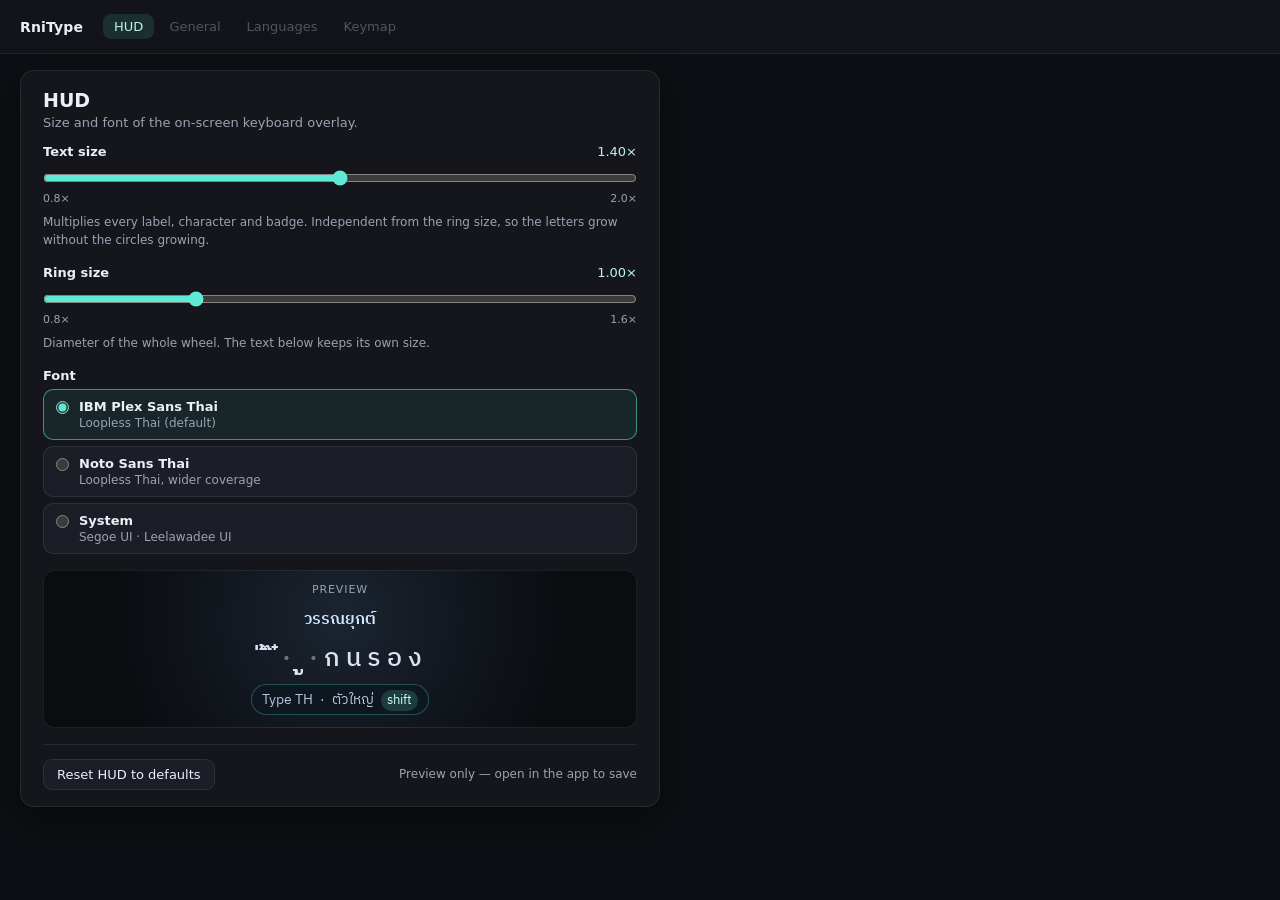
==== ui/settings/index.html @ 8a592459 "feat(hud): smaller ring, bigger text, active pop animation, bullet marker for below vowels P4 slice " ====
<!doctype html>
<html lang="en">
<head>
  <meta charset="utf-8" />
  <meta name="viewport" content="width=device-width, initial-scale=1" />
  <title>RniType Settings</title>
  <link rel="stylesheet" href="../shared/fonts.css" />
  <link rel="stylesheet" href="../shared/tokens.css" />
  <link rel="stylesheet" href="settings.css" />
</head>
<body>
  <!--
    Settings window (P5 slice 1) — English UI, separate window (ไม่ใช่ overlay)
    ตอนนี้มีแท็บ HUD ก่อน · แท็บอื่น (General/Languages/Keymap) อยู่ใน P5
  -->
  <header class="topbar">
    <span class="brand">RniType</span>
    <nav class="tabs" aria-label="Sections">
      <span class="tab is-active" aria-current="page">HUD</span>
      <span class="tab is-disabled" title="Planned for P5">General</span>
      <span class="tab is-disabled" title="Planned for P5">Languages</span>
      <span class="tab is-disabled" title="Planned for P5">Keymap</span>
    </nav>
  </header>

  <main class="page">
    <section class="card" aria-labelledby="hudTitle">
      <h1 id="hudTitle">HUD</h1>
      <p class="lead">Size and font of the on-screen keyboard overlay.</p>

      <div class="field">
        <div class="field__head">
          <label for="textScale">Text size</label>
          <output id="textScaleValue" for="textScale">1.40×</output>
        </div>
        <input id="textScale" type="range" min="0.8" max="2" step="0.05" value="1.4" />
        <div class="field__scale" aria-hidden="true"><span>0.8×</span><span>2.0×</span></div>
        <p class="hint">
          Multiplies every label, character and badge. Independent from the ring size, so the
          letters grow without the circles growing.
        </p>
      </div>

      <div class="field">
        <div class="field__head">
          <label for="ringScale">Ring size</label>
          <output id="ringScaleValue" for="ringScale">1.00×</output>
        </div>
        <input id="ringScale" type="range" min="0.8" max="1.6" step="0.05" value="1" />
        <div class="field__scale" aria-hidden="true"><span>0.8×</span><span>1.6×</span></div>
        <p class="hint">Diameter of the whole wheel. The text below keeps its own size.</p>
      </div>

      <fieldset class="field">
        <legend>Font</legend>
        <label class="option">
          <input type="radio" name="font" value="ibm-plex-sans-thai" checked />
          <span class="option__body">
            <span class="option__name">IBM Plex Sans Thai</span>
            <span class="option__note">Loopless Thai (default)</span>
          </span>
        </label>
        <label class="option">
          <input type="radio" name="font" value="noto-sans-thai" />
          <span class="option__body">
            <span class="option__name">Noto Sans Thai</span>
            <span class="option__note">Loopless Thai, wider coverage</span>
          </span>
        </label>
        <label class="option">
          <input type="radio" name="font" value="system" />
          <span class="option__body">
            <span class="option__name">System</span>
            <span class="option__note">Segoe UI · Leelawadee UI</span>
          </span>
        </label>
      </fieldset>

      <section class="preview" aria-label="Preview">
        <p class="preview__caption">Preview</p>
        <p class="preview__group">วรรณยุกต์</p>
        <p class="preview__chars"><b>่</b> <b>้</b> <b>๊</b> <b>๋</b> <span class="sep">·</span> <b>ุ</b> <b>ู</b> <span class="sep">·</span> <b>ก</b> <b>น</b> <b>ร</b> <b>อ</b> <b>ง</b></p>
        <p class="preview__pill">Type TH <span>·</span> ตัวใหญ่ <span class="badge">shift</span></p>
      </section>

      <footer class="actions">
        <button id="reset" type="button" class="btn">Reset HUD to defaults</button>
        <span id="status" class="status" role="status" aria-live="polite"></span>
      </footer>
    </section>
  </main>

  <script src="../shared/fonts.js"></script>
  <script src="settings.js"></script>
</body>
</html>
---- ui/shared/fonts.css ----
/* ============================================================
   RniType — ฟอนต์ที่มากับแอป (@font-face)
   ------------------------------------------------------------
   IBM Plex Sans Thai = ฟอนต์ไทย *ไม่มีหัว* (loopless) → ค่าเริ่มต้นของ HUD
   Noto Sans Thai     = ตัวสำรอง (variable 100–900)
   ไฟล์ + license อยู่ใน ui/shared/fonts/ (OFL 1.1)

   ทำไมใช้ font-display: block — ถ้าโชว์ fallback ก่อน ตัวอักษรไทย
   จะเปลี่ยนรูป (มีหัว/ความกว้างต่าง) กลางคันเพราะ HUD เปลี่ยนข้อความทุกเฟรม
   ============================================================ */

@font-face {
  font-family: "IBM Plex Sans Thai";
  src: url("fonts/IBMPlexSansThai-Regular.ttf") format("truetype");
  font-weight: 400;
  font-style: normal;
  font-display: block;
}

@font-face {
  font-family: "IBM Plex Sans Thai";
  src: url("fonts/IBMPlexSansThai-Medium.ttf") format("truetype");
  font-weight: 500;
  font-style: normal;
  font-display: block;
}

@font-face {
  font-family: "IBM Plex Sans Thai";
  src: url("fonts/IBMPlexSansThai-SemiBold.ttf") format("truetype");
  font-weight: 600;
  font-style: normal;
  font-display: block;
}

@font-face {
  font-family: "IBM Plex Sans Thai";
  src: url("fonts/IBMPlexSansThai-Bold.ttf") format("truetype");
  font-weight: 700;
  font-style: normal;
  font-display: block;
}

@font-face {
  font-family: "Noto Sans Thai";
  src: url("fonts/NotoSansThai-Variable.ttf") format("truetype");
  font-weight: 100 900;
  font-stretch: 62.5% 100%;
  font-style: normal;
  font-display: block;
}
---- ui/shared/tokens.css ----
:root {
  --hud-bg: rgba(10, 12, 16, 0.82);
  --hud-bg-solid: #0a0c10;
  --hud-fg: #f2f4f8;
  --hud-muted: #8b93a1;
  --hud-accent: #5eead4;
  --hud-accent-soft: rgba(94, 234, 212, 0.18);
  --hud-warn: #fbbf24;
  --hud-danger: #f87171;
  --hud-ring: #334155;
  --hud-ring-soft: rgba(148, 163, 184, 0.18);
  --hud-shadow: 0 12px 40px rgba(0, 0, 0, 0.45);
  --hud-radius: 14px;
  --hud-font: "IBM Plex Sans Thai", "Noto Sans Thai", "Segoe UI", system-ui, sans-serif;
}
---- ui/settings/settings.css ----
/* ============================================================
   RniType — Settings window (P5 slice 1 · HUD tab)
   ใช้สีจาก ui/shared/tokens.css · ฟอนต์ UI = อังกฤษล้วน (Segoe UI)
   preview ด้านล่างใช้ฟอนต์/ขนาดเดียวกับ HUD จริง (ADR-16)
   ============================================================ */

:root {
  color-scheme: dark;
  --ui-font: "Segoe UI Variable Text", "Segoe UI", system-ui, sans-serif;
  --surface: #14161c;
  --surface-2: #1b1e26;
  --line: rgba(255, 255, 255, 0.08);
  --text: #eceff6;
  --text-dim: #9aa3b2;
  --preview-text-scale: 1.4;
  --preview-font: "IBM Plex Sans Thai", "Noto Sans Thai", "Segoe UI", system-ui, sans-serif;
}

* { box-sizing: border-box; }

html, body {
  margin: 0;
  min-height: 100%;
  background: #0d0f14;
  color: var(--text);
  font-family: var(--ui-font);
  font-size: 14px;
  -webkit-font-smoothing: antialiased;
}

body { display: flex; flex-direction: column; }

/* ---------------- top bar ---------------- */

.topbar {
  display: flex;
  align-items: center;
  gap: 20px;
  padding: 14px 20px;
  border-bottom: 1px solid var(--line);
  background: rgba(255, 255, 255, 0.02);
}

.brand { font-weight: 650; letter-spacing: 0.01em; }

.tabs { display: flex; gap: 4px; }

.tab {
  padding: 5px 11px;
  border-radius: 8px;
  color: var(--text-dim);
  font-size: 13px;
}
.tab.is-active { background: rgba(94, 234, 212, 0.12); color: #b8f5e9; }
.tab.is-disabled { opacity: 0.45; }

/* ---------------- page ---------------- */

.page { padding: 16px 20px; }

.card {
  max-width: 640px;
  padding: 18px 22px 16px;
  border: 1px solid var(--line);
  border-radius: var(--hud-radius);
  background: var(--surface);
  box-shadow: var(--hud-shadow);
}

h1 { margin: 0 0 4px; font-size: 19px; font-weight: 650; }
.lead { margin: 0 0 14px; color: var(--text-dim); font-size: 13px; }

/* ---------------- fields ---------------- */

.field { margin: 0 0 16px; padding: 0; border: 0; }

.field__head {
  display: flex;
  align-items: baseline;
  justify-content: space-between;
  margin-bottom: 8px;
}

.field__head label, legend {
  padding: 0;
  font-size: 13px;
  font-weight: 600;
}

output, .field__head output {
  color: #b8f5e9;
  font-variant-numeric: tabular-nums;
  font-size: 13px;
}

input[type="range"] {
  width: 100%;
  height: 22px;
  margin: 0;
  accent-color: var(--hud-accent);
}

.field__scale {
  display: flex;
  justify-content: space-between;
  color: var(--text-dim);
  font-size: 11px;
}

.hint { margin: 8px 0 0; color: var(--text-dim); font-size: 12px; line-height: 1.5; }

/* ---------------- font options ---------------- */

.option {
  display: flex;
  align-items: flex-start;
  gap: 10px;
  margin-top: 6px;
  padding: 9px 12px;
  border: 1px solid var(--line);
  border-radius: 10px;
  background: var(--surface-2);
  cursor: pointer;
}
.option:has(input:checked) {
  border-color: rgba(94, 234, 212, 0.55);
  background: rgba(94, 234, 212, 0.07);
}
.option input { margin: 2px 0 0; accent-color: var(--hud-accent); }

.option__body { display: flex; flex-direction: column; gap: 2px; }
.option__name { font-size: 13px; font-weight: 600; }
.option__note { color: var(--text-dim); font-size: 12px; }

/* ---------------- preview ---------------- */

.preview {
  margin: 4px 0 16px;
  padding: 12px 14px;
  border: 1px solid var(--line);
  border-radius: 12px;
  background: radial-gradient(circle at 50% 30%, #1b2430, #0a0c10 72%);
  font-family: var(--preview-font);
  text-align: center;
}

.preview__caption {
  margin: 0 0 10px;
  color: var(--text-dim);
  font-family: var(--ui-font);
  font-size: 11px;
  letter-spacing: 0.08em;
  text-transform: uppercase;
}

.preview__group {
  margin: 0 0 10px;
  color: #cfe8ff;
  font-size: calc(11.4px * var(--preview-text-scale));
  font-weight: 600;
}

.preview__chars {
  margin: 0 0 6px;
  color: #dbe3f2;
  font-size: calc(18px * var(--preview-text-scale));
  font-weight: 500;
  line-height: 1.3;
}
.preview__chars b { font-weight: 500; }
.preview__chars .sep { color: #6b7587; }

.preview__pill {
  display: inline-flex;
  gap: 7px;
  align-items: baseline;
  margin: 2px 0 0;
  padding: 3px 10px;
  border: 1px solid rgba(94, 234, 212, 0.28);
  border-radius: 999px;
  background: rgba(14, 22, 32, 0.82);
  color: #b9c4d8;
  font-size: calc(10px * var(--preview-text-scale));
}
.preview__pill .badge {
  padding: 0 6px;
  border-radius: 999px;
  background: rgba(94, 234, 212, 0.18);
  color: #cffaf1;
  font-size: calc(9px * var(--preview-text-scale));
}

/* ---------------- actions ---------------- */

.actions {
  display: flex;
  align-items: center;
  justify-content: space-between;
  gap: 12px;
  padding-top: 14px;
  border-top: 1px solid var(--line);
}

.btn {
  padding: 7px 13px;
  border: 1px solid var(--line);
  border-radius: 9px;
  background: var(--surface-2);
  color: var(--text);
  font-family: inherit;
  font-size: 13px;
  cursor: pointer;
}
.btn:hover { background: #23262f; }
.btn:active { transform: translateY(1px); }

.status { color: var(--text-dim); font-size: 12px; }
.status.is-error { color: var(--hud-danger); }
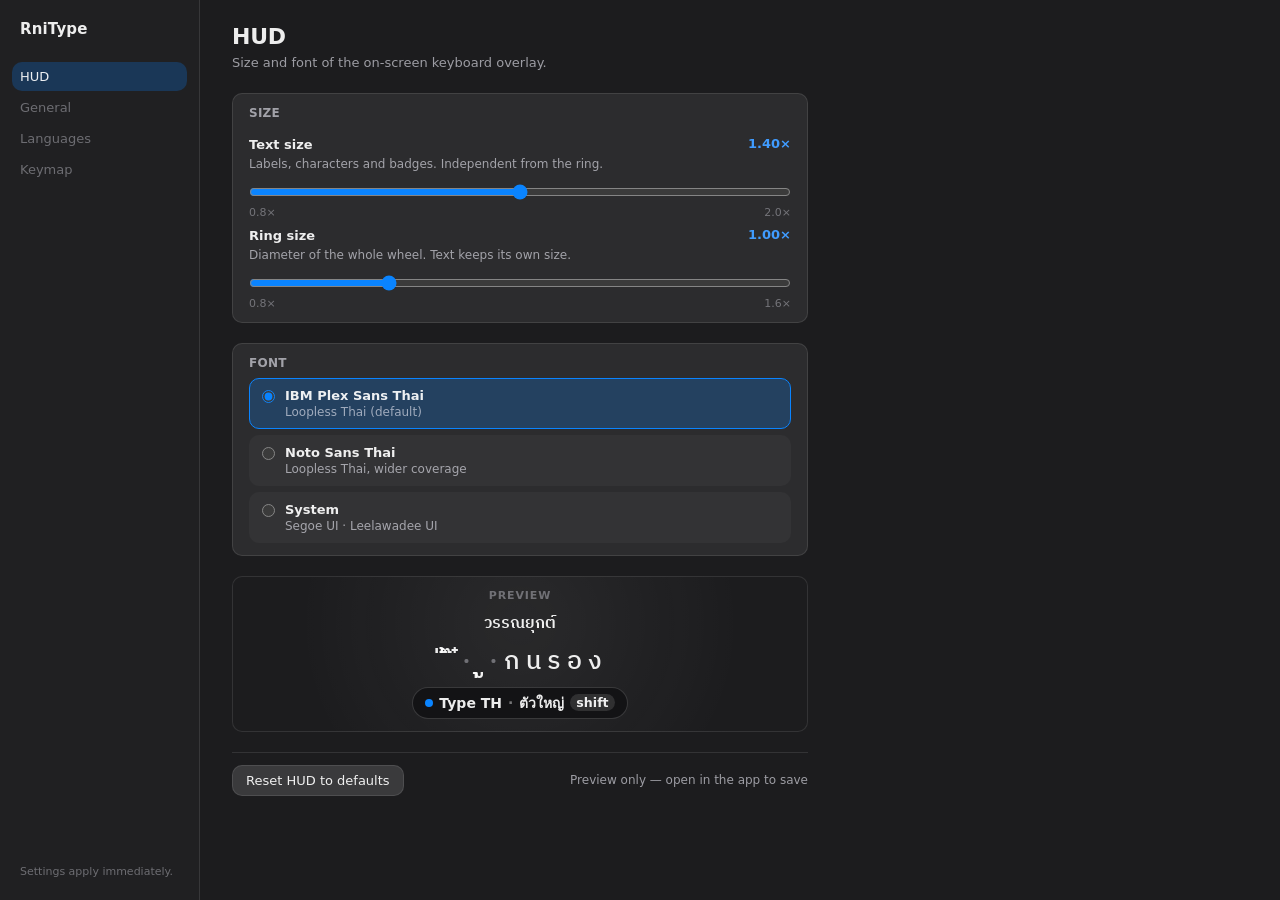
==== commit fac3d55b: "feat(ui): Apple-style tokens, HUD plate and Settings sidebar (ADR-22)" ====
--- a/ui/settings/index.html
+++ b/ui/settings/index.html
@@ -10,85 +10,92 @@
 </head>
 <body>
   <!--
-    Settings window (P5 slice 1) — English UI, separate window (ไม่ใช่ overlay)
-    ตอนนี้มีแท็บ HUD ก่อน · แท็บอื่น (General/Languages/Keymap) อยู่ใน P5
+    Settings window (P5 slice 1 · ADR-22 visual refresh) — English UI
+    Sidebar = macOS System Settings pattern · content = inset groups · ทุกค่ามีผลทันที
+    แท็บ General/Languages/Keymap ยังไม่มี backend (P5 ถัดไป)
   -->
-  <header class="topbar">
-    <span class="brand">RniType</span>
-    <nav class="tabs" aria-label="Sections">
-      <span class="tab is-active" aria-current="page">HUD</span>
-      <span class="tab is-disabled" title="Planned for P5">General</span>
-      <span class="tab is-disabled" title="Planned for P5">Languages</span>
-      <span class="tab is-disabled" title="Planned for P5">Keymap</span>
-    </nav>
-  </header>
+  <div class="app">
+    <aside class="sidebar">
+      <div class="brand">RniType</div>
+      <nav class="nav" aria-label="Sections">
+        <span class="nav__item is-active" aria-current="page">HUD</span>
+        <span class="nav__item is-disabled" title="Planned for P5">General</span>
+        <span class="nav__item is-disabled" title="Planned for P5">Languages</span>
+        <span class="nav__item is-disabled" title="Planned for P5">Keymap</span>
+      </nav>
+      <p class="sidebar__note">Settings apply immediately.</p>
+    </aside>
 
-  <main class="page">
-    <section class="card" aria-labelledby="hudTitle">
-      <h1 id="hudTitle">HUD</h1>
-      <p class="lead">Size and font of the on-screen keyboard overlay.</p>
+    <main class="content">
+      <header class="content__head">
+        <h1>HUD</h1>
+        <p class="lead">Size and font of the on-screen keyboard overlay.</p>
+      </header>
 
-      <div class="field">
-        <div class="field__head">
-          <label for="textScale">Text size</label>
+      <section class="group" aria-labelledby="sizeTitle">
+        <h2 id="sizeTitle" class="group__title">Size</h2>
+        <div class="row">
+          <div class="row__body">
+            <label for="textScale">Text size</label>
+            <p class="hint">Labels, characters and badges. Independent from the ring.</p>
+          </div>
           <output id="textScaleValue" for="textScale">1.40×</output>
         </div>
         <input id="textScale" type="range" min="0.8" max="2" step="0.05" value="1.4" />
         <div class="field__scale" aria-hidden="true"><span>0.8×</span><span>2.0×</span></div>
-        <p class="hint">
-          Multiplies every label, character and badge. Independent from the ring size, so the
-          letters grow without the circles growing.
-        </p>
-      </div>
 
-      <div class="field">
-        <div class="field__head">
-          <label for="ringScale">Ring size</label>
+        <div class="row">
+          <div class="row__body">
+            <label for="ringScale">Ring size</label>
+            <p class="hint">Diameter of the whole wheel. Text keeps its own size.</p>
+          </div>
           <output id="ringScaleValue" for="ringScale">1.00×</output>
         </div>
         <input id="ringScale" type="range" min="0.8" max="1.6" step="0.05" value="1" />
         <div class="field__scale" aria-hidden="true"><span>0.8×</span><span>1.6×</span></div>
-        <p class="hint">Diameter of the whole wheel. The text below keeps its own size.</p>
-      </div>
+      </section>
 
-      <fieldset class="field">
-        <legend>Font</legend>
-        <label class="option">
-          <input type="radio" name="font" value="ibm-plex-sans-thai" checked />
-          <span class="option__body">
-            <span class="option__name">IBM Plex Sans Thai</span>
-            <span class="option__note">Loopless Thai (default)</span>
-          </span>
-        </label>
-        <label class="option">
-          <input type="radio" name="font" value="noto-sans-thai" />
-          <span class="option__body">
-            <span class="option__name">Noto Sans Thai</span>
-            <span class="option__note">Loopless Thai, wider coverage</span>
-          </span>
-        </label>
-        <label class="option">
-          <input type="radio" name="font" value="system" />
-          <span class="option__body">
-            <span class="option__name">System</span>
-            <span class="option__note">Segoe UI · Leelawadee UI</span>
-          </span>
-        </label>
-      </fieldset>
+      <section class="group" aria-labelledby="fontTitle">
+        <h2 id="fontTitle" class="group__title">Font</h2>
+        <fieldset class="field">
+          <legend class="sr-only">Font family</legend>
+          <label class="option">
+            <input type="radio" name="font" value="ibm-plex-sans-thai" checked />
+            <span class="option__body">
+              <span class="option__name">IBM Plex Sans Thai</span>
+              <span class="option__note">Loopless Thai (default)</span>
+            </span>
+          </label>
+          <label class="option">
+            <input type="radio" name="font" value="noto-sans-thai" />
+            <span class="option__body">
+              <span class="option__name">Noto Sans Thai</span>
+              <span class="option__note">Loopless Thai, wider coverage</span>
+            </span>
+          </label>
+          <label class="option">
+            <input type="radio" name="font" value="system" />
+            <span class="option__body">
+              <span class="option__name">System</span>
+              <span class="option__note">Segoe UI · Leelawadee UI</span>
+            </span>
+          </label>
+        </fieldset>
+      </section>
 
       <section class="preview" aria-label="Preview">
         <p class="preview__caption">Preview</p>
         <p class="preview__group">วรรณยุกต์</p>
         <p class="preview__chars"><b>่</b> <b>้</b> <b>๊</b> <b>๋</b> <span class="sep">·</span> <b>ุ</b> <b>ู</b> <span class="sep">·</span> <b>ก</b> <b>น</b> <b>ร</b> <b>อ</b> <b>ง</b></p>
-        <p class="preview__pill">Type TH <span>·</span> ตัวใหญ่ <span class="badge">shift</span></p>
+        <p class="preview__pill"><i class="preview__dot"></i>Type TH <span class="preview__sep">·</span> ตัวใหญ่ <span class="badge">shift</span></p>
       </section>
 
       <footer class="actions">
         <button id="reset" type="button" class="btn">Reset HUD to defaults</button>
         <span id="status" class="status" role="status" aria-live="polite"></span>
       </footer>
-    </section>
-  </main>
+    </main>
+  </div>
 
   <script src="../shared/fonts.js"></script>
   <script src="settings.js"></script>
--- a/ui/shared/tokens.css
+++ b/ui/shared/tokens.css
@@ -1,15 +1,102 @@
+/* ============================================================
+   RniType — shared design tokens (ADR-22)
+   แหล่งเดียวของสี/ระยะ/เงา/โมชัน สำหรับ HUD + Settings
+   หลัก: ลำดับชั้นด้วยความสว่าง · accent เดียว · motion สั้น · ไทยอ่านง่าย
+   ============================================================ */
+
 :root {
-  --hud-bg: rgba(10, 12, 16, 0.82);
-  --hud-bg-solid: #0a0c10;
-  --hud-fg: #f2f4f8;
-  --hud-muted: #8b93a1;
-  --hud-accent: #5eead4;
-  --hud-accent-soft: rgba(94, 234, 212, 0.18);
-  --hud-warn: #fbbf24;
-  --hud-danger: #f87171;
-  --hud-ring: #334155;
-  --hud-ring-soft: rgba(148, 163, 184, 0.18);
-  --hud-shadow: 0 12px 40px rgba(0, 0, 0, 0.45);
-  --hud-radius: 14px;
+  color-scheme: dark;
+
+  /* ---------------- Settings ---------------- */
+  --bg: #1c1c1e;
+  --surface: #2c2c2e;
+  --surface-2: #3a3a3c;
+  --surface-elevated: #3a3a3c;
+  --separator: rgba(255, 255, 255, 0.1);
+  --line: rgba(255, 255, 255, 0.1);
+  --text: rgba(255, 255, 255, 0.92);
+  --text-1: rgba(255, 255, 255, 0.92);
+  --text-2: rgba(235, 235, 245, 0.62);
+  --text-3: rgba(235, 235, 245, 0.38); /* disabled/placeholder เท่านั้น */
+  --text-dim: var(--text-2);
+  --accent: #0a84ff; /* fill */
+  --accent-text: #409cff; /* ข้อความ/ลิงก์ ≈ 6:1 บน --bg */
+  --success: #30d158;
+  --warning: #ffd60a;
+  --danger: #ff453a;
+
+  /* ---------------- HUD plate ---------------- */
+  --hud-plate: rgba(18, 18, 20, 0.88);
+  --hud-plate-idle: rgba(18, 18, 20, 0.7);
+  --hud-stroke-in: rgba(255, 255, 255, 0.16);
+  --hud-stroke-out: rgba(0, 0, 0, 0.55);
+  --hud-text: #ffffff;
+  --hud-text-dim: rgba(255, 255, 255, 0.62);
+  --hud-active-fill: rgba(10, 132, 255, 0.24);
+
+  /* mode = หนึ่งสี หนึ่งรูปทรง หนึ่งป้าย */
+  --mode-type: #0a84ff;
+  --mode-mouse: #ff9f0a;
+  --mode-nav: #bf5af2;
+  --mode-caret: #64d2ff;
+  --mode-color: var(--mode-type);
+
+  /* aliases เดิม (HUD mockup / Settings slice 1) */
+  --hud-bg: var(--hud-plate);
+  --hud-bg-solid: #121214;
+  --hud-fg: var(--hud-text);
+  --hud-muted: var(--hud-text-dim);
+  --hud-accent: var(--mode-type);
+  --hud-accent-soft: var(--hud-active-fill);
+  --hud-warn: var(--warning);
+  --hud-danger: var(--danger);
+  --hud-ring: rgba(255, 255, 255, 0.16);
+  --hud-ring-soft: rgba(255, 255, 255, 0.08);
+  --accent-2: var(--mode-nav);
+  --ink: var(--hud-text);
+  --ink-dim: var(--hud-text-dim);
+
+  /* ---------------- scale ---------------- */
+  --r-xs: 6px;
+  --r-sm: 10px;
+  --r-md: 14px;
+  --r-lg: 20px;
+  --r-pill: 999px;
+  --hud-radius: var(--r-md);
+
+  --s-1: 4px;
+  --s-2: 8px;
+  --s-3: 12px;
+  --s-4: 16px;
+  --s-5: 20px;
+  --s-6: 24px;
+  --s-8: 32px;
+
+  /* ---------------- elevation ---------------- */
+  --e-1: 0 1px 2px rgba(0, 0, 0, 0.3);
+  --e-2: 0 8px 24px rgba(0, 0, 0, 0.4), 0 0 0 1px rgba(255, 255, 255, 0.06);
+  --e-hud: 0 4px 16px rgba(0, 0, 0, 0.45);
+  --hud-shadow: var(--e-hud);
+
+  /* ---------------- motion ---------------- */
+  --t-fast: 80ms;
+  --t-base: 140ms;
+  --t-slow: 220ms;
+  --ease-out: cubic-bezier(0.2, 0, 0, 1);
+  --ease-inout: cubic-bezier(0.4, 0, 0.2, 1);
+
+  /* ---------------- typography ---------------- */
+  --ui-font: "Segoe UI Variable Text", "Segoe UI", system-ui, sans-serif;
   --hud-font: "IBM Plex Sans Thai", "Noto Sans Thai", "Segoe UI", system-ui, sans-serif;
 }
+
+@media (prefers-reduced-motion: reduce) {
+  *,
+  *::before,
+  *::after {
+    animation-duration: 0.01ms !important;
+    animation-iteration-count: 1 !important;
+    transition-duration: 0.01ms !important;
+    scroll-behavior: auto !important;
+  }
+}
--- a/ui/settings/settings.css
+++ b/ui/settings/settings.css
@@ -1,19 +1,11 @@
 /* ============================================================
-   RniType — Settings window (P5 slice 1 · HUD tab)
-   ใช้สีจาก ui/shared/tokens.css · ฟอนต์ UI = อังกฤษล้วน (Segoe UI)
-   preview ด้านล่างใช้ฟอนต์/ขนาดเดียวกับ HUD จริง (ADR-16)
+   RniType — Settings window (P5 slice 1 · ADR-22 refresh)
+   Sidebar 200px + inset groups + tokens ร่วมกับ HUD
    ============================================================ */
 
 :root {
-  color-scheme: dark;
-  --ui-font: "Segoe UI Variable Text", "Segoe UI", system-ui, sans-serif;
-  --surface: #14161c;
-  --surface-2: #1b1e26;
-  --line: rgba(255, 255, 255, 0.08);
-  --text: #eceff6;
-  --text-dim: #9aa3b2;
   --preview-text-scale: 1.4;
-  --preview-font: "IBM Plex Sans Thai", "Noto Sans Thai", "Segoe UI", system-ui, sans-serif;
+  --preview-font: var(--hud-font);
 }
 
 * { box-sizing: border-box; }
@@ -21,95 +13,160 @@
 html, body {
   margin: 0;
   min-height: 100%;
-  background: #0d0f14;
+  background: var(--bg);
   color: var(--text);
   font-family: var(--ui-font);
   font-size: 14px;
   -webkit-font-smoothing: antialiased;
 }
 
-body { display: flex; flex-direction: column; }
-
-/* ---------------- top bar ---------------- */
-
-.topbar {
-  display: flex;
-  align-items: center;
-  gap: 20px;
-  padding: 14px 20px;
-  border-bottom: 1px solid var(--line);
+body { min-height: 100vh; }
+
+.app {
+  display: grid;
+  grid-template-columns: 200px minmax(0, 1fr);
+  min-height: 100vh;
+}
+
+/* ---------------- sidebar ---------------- */
+
+.sidebar {
+  display: flex;
+  flex-direction: column;
+  gap: var(--s-3);
+  padding: var(--s-5) var(--s-3);
+  border-right: 1px solid var(--separator);
   background: rgba(255, 255, 255, 0.02);
 }
 
-.brand { font-weight: 650; letter-spacing: 0.01em; }
-
-.tabs { display: flex; gap: 4px; }
-
-.tab {
-  padding: 5px 11px;
-  border-radius: 8px;
-  color: var(--text-dim);
-  font-size: 13px;
-}
-.tab.is-active { background: rgba(94, 234, 212, 0.12); color: #b8f5e9; }
-.tab.is-disabled { opacity: 0.45; }
-
-/* ---------------- page ---------------- */
-
-.page { padding: 16px 20px; }
-
-.card {
+.brand {
+  padding: 0 var(--s-2) var(--s-3);
+  font-size: 15px;
+  font-weight: 650;
+  letter-spacing: 0.01em;
+}
+
+.nav { display: flex; flex-direction: column; gap: 2px; }
+
+.nav__item {
+  padding: 7px var(--s-2);
+  border-radius: var(--r-sm);
+  color: var(--text-2);
+  font-size: 13px;
+  font-weight: 500;
+}
+.nav__item.is-active {
+  background: var(--hud-active-fill);
+  color: var(--text-1);
+}
+.nav__item.is-disabled { color: var(--text-3); }
+
+.sidebar__note {
+  margin: auto var(--s-2) 0;
+  color: var(--text-3);
+  font-size: 11px;
+  line-height: 1.5;
+}
+
+/* ---------------- content ---------------- */
+
+.content {
   max-width: 640px;
-  padding: 18px 22px 16px;
-  border: 1px solid var(--line);
-  border-radius: var(--hud-radius);
+  padding: var(--s-6) var(--s-8);
+}
+
+.content__head { margin-bottom: var(--s-5); }
+
+h1 {
+  margin: 0 0 var(--s-1);
+  font-size: 22px;
+  font-weight: 650;
+  letter-spacing: -0.01em;
+}
+
+.lead {
+  margin: 0;
+  color: var(--text-2);
+  font-size: 13px;
+  line-height: 1.5;
+}
+
+/* ---------------- inset groups ---------------- */
+
+.group {
+  margin: 0 0 var(--s-5);
+  padding: var(--s-3) var(--s-4);
+  border: 1px solid var(--separator);
+  border-radius: var(--r-sm);
   background: var(--surface);
-  box-shadow: var(--hud-shadow);
-}
-
-h1 { margin: 0 0 4px; font-size: 19px; font-weight: 650; }
-.lead { margin: 0 0 14px; color: var(--text-dim); font-size: 13px; }
-
-/* ---------------- fields ---------------- */
-
-.field { margin: 0 0 16px; padding: 0; border: 0; }
-
-.field__head {
-  display: flex;
-  align-items: baseline;
+}
+
+.group__title {
+  margin: 0 0 var(--s-2);
+  color: var(--text-2);
+  font-size: 12px;
+  font-weight: 600;
+  letter-spacing: 0.02em;
+  text-transform: uppercase;
+}
+
+.row {
+  display: flex;
+  align-items: flex-start;
   justify-content: space-between;
-  margin-bottom: 8px;
-}
-
-.field__head label, legend {
+  gap: var(--s-4);
+  min-height: 44px;
+  padding: var(--s-2) 0;
+}
+
+.row__body { min-width: 0; }
+
+.row label,
+legend {
   padding: 0;
   font-size: 13px;
   font-weight: 600;
 }
 
-output, .field__head output {
-  color: #b8f5e9;
+output {
+  color: var(--accent-text);
   font-variant-numeric: tabular-nums;
   font-size: 13px;
-}
+  font-weight: 600;
+  white-space: nowrap;
+}
+
+.hint {
+  margin: 3px 0 0;
+  color: var(--text-2);
+  font-size: 12px;
+  line-height: 1.5;
+}
+
+/* ---------------- range ---------------- */
 
 input[type="range"] {
   width: 100%;
   height: 22px;
   margin: 0;
-  accent-color: var(--hud-accent);
+  accent-color: var(--accent);
+}
+input[type="range"]:focus-visible {
+  outline: 2px solid var(--accent-text);
+  outline-offset: 2px;
+  border-radius: var(--r-xs);
 }
 
 .field__scale {
   display: flex;
   justify-content: space-between;
-  color: var(--text-dim);
+  color: var(--text-3);
   font-size: 11px;
 }
 
-.hint { margin: 8px 0 0; color: var(--text-dim); font-size: 12px; line-height: 1.5; }
-
 /* ---------------- font options ---------------- */
+
+.field { margin: 0; padding: 0; border: 0; }
 
 .option {
   display: flex;
@@ -117,76 +174,92 @@
   gap: 10px;
   margin-top: 6px;
   padding: 9px 12px;
-  border: 1px solid var(--line);
-  border-radius: 10px;
-  background: var(--surface-2);
+  border: 1px solid transparent;
+  border-radius: var(--r-sm);
+  background: rgba(255, 255, 255, 0.03);
   cursor: pointer;
 }
+.option:first-of-type { margin-top: 0; }
+.option:hover { background: rgba(255, 255, 255, 0.06); }
 .option:has(input:checked) {
-  border-color: rgba(94, 234, 212, 0.55);
-  background: rgba(94, 234, 212, 0.07);
-}
-.option input { margin: 2px 0 0; accent-color: var(--hud-accent); }
+  border-color: var(--accent);
+  background: var(--hud-active-fill);
+}
+.option input { margin: 2px 0 0; accent-color: var(--accent); }
+.option:has(input:focus-visible) {
+  outline: 2px solid var(--accent-text);
+  outline-offset: 2px;
+}
 
 .option__body { display: flex; flex-direction: column; gap: 2px; }
 .option__name { font-size: 13px; font-weight: 600; }
-.option__note { color: var(--text-dim); font-size: 12px; }
+.option__note { color: var(--text-2); font-size: 12px; }
 
 /* ---------------- preview ---------------- */
 
 .preview {
-  margin: 4px 0 16px;
-  padding: 12px 14px;
-  border: 1px solid var(--line);
-  border-radius: 12px;
-  background: radial-gradient(circle at 50% 30%, #1b2430, #0a0c10 72%);
+  margin: 0 0 var(--s-5);
+  padding: var(--s-3) var(--s-4);
+  border: 1px solid var(--separator);
+  border-radius: var(--r-sm);
+  background: radial-gradient(circle at 50% 30%, rgba(255, 255, 255, 0.06), transparent 72%), var(--bg);
   font-family: var(--preview-font);
   text-align: center;
 }
 
 .preview__caption {
-  margin: 0 0 10px;
-  color: var(--text-dim);
+  margin: 0 0 var(--s-2);
+  color: var(--text-3);
   font-family: var(--ui-font);
   font-size: 11px;
+  font-weight: 600;
   letter-spacing: 0.08em;
   text-transform: uppercase;
 }
 
 .preview__group {
-  margin: 0 0 10px;
-  color: #cfe8ff;
+  margin: 0 0 var(--s-2);
+  color: var(--text-1);
   font-size: calc(11.4px * var(--preview-text-scale));
   font-weight: 600;
 }
 
 .preview__chars {
   margin: 0 0 6px;
-  color: #dbe3f2;
+  color: var(--text-1);
   font-size: calc(18px * var(--preview-text-scale));
   font-weight: 500;
-  line-height: 1.3;
+  line-height: 1.35;
 }
 .preview__chars b { font-weight: 500; }
-.preview__chars .sep { color: #6b7587; }
+.preview__chars .sep { color: var(--text-3); }
 
 .preview__pill {
   display: inline-flex;
-  gap: 7px;
-  align-items: baseline;
+  gap: 6px;
+  align-items: center;
   margin: 2px 0 0;
-  padding: 3px 10px;
-  border: 1px solid rgba(94, 234, 212, 0.28);
-  border-radius: 999px;
-  background: rgba(14, 22, 32, 0.82);
-  color: #b9c4d8;
+  padding: 4px 12px;
+  border: 1px solid var(--hud-stroke-in);
+  border-radius: var(--r-pill);
+  background: var(--hud-plate);
+  color: var(--text-1);
+  font-family: var(--ui-font);
   font-size: calc(10px * var(--preview-text-scale));
-}
+  font-weight: 600;
+}
+.preview__dot {
+  width: 8px;
+  height: 8px;
+  border-radius: 50%;
+  background: var(--mode-type);
+}
+.preview__sep { opacity: 0.45; }
 .preview__pill .badge {
-  padding: 0 6px;
-  border-radius: 999px;
-  background: rgba(94, 234, 212, 0.18);
-  color: #cffaf1;
+  padding: 1px 6px;
+  border-radius: var(--r-pill);
+  background: rgba(255, 255, 255, 0.12);
+  color: var(--text-1);
   font-size: calc(9px * var(--preview-text-scale));
 }
 
@@ -196,23 +269,58 @@
   display: flex;
   align-items: center;
   justify-content: space-between;
-  gap: 12px;
-  padding-top: 14px;
-  border-top: 1px solid var(--line);
+  gap: var(--s-3);
+  padding-top: var(--s-3);
+  border-top: 1px solid var(--separator);
 }
 
 .btn {
   padding: 7px 13px;
-  border: 1px solid var(--line);
-  border-radius: 9px;
+  border: 1px solid var(--separator);
+  border-radius: var(--r-sm);
   background: var(--surface-2);
-  color: var(--text);
+  color: var(--text-1);
   font-family: inherit;
   font-size: 13px;
+  font-weight: 500;
+  white-space: nowrap;
   cursor: pointer;
 }
-.btn:hover { background: #23262f; }
+.btn:hover { background: #48484a; }
 .btn:active { transform: translateY(1px); }
-
-.status { color: var(--text-dim); font-size: 12px; }
-.status.is-error { color: var(--hud-danger); }
+.btn:focus-visible {
+  outline: 2px solid var(--accent-text);
+  outline-offset: 2px;
+}
+
+.status { color: var(--text-2); font-size: 12px; }
+.status.is-error { color: var(--danger); }
+
+.sr-only {
+  position: absolute;
+  width: 1px;
+  height: 1px;
+  padding: 0;
+  margin: -1px;
+  overflow: hidden;
+  clip: rect(0, 0, 0, 0);
+  white-space: nowrap;
+  border: 0;
+}
+
+/* ---------------- responsive ---------------- */
+
+@media (max-width: 620px) {
+  .app { grid-template-columns: 1fr; }
+  .sidebar {
+    flex-direction: row;
+    align-items: center;
+    border-right: 0;
+    border-bottom: 1px solid var(--separator);
+    padding: var(--s-2) var(--s-3);
+  }
+  .brand { padding: 0; }
+  .nav { flex-direction: row; flex-wrap: wrap; }
+  .sidebar__note { display: none; }
+  .content { padding: var(--s-4); }
+}
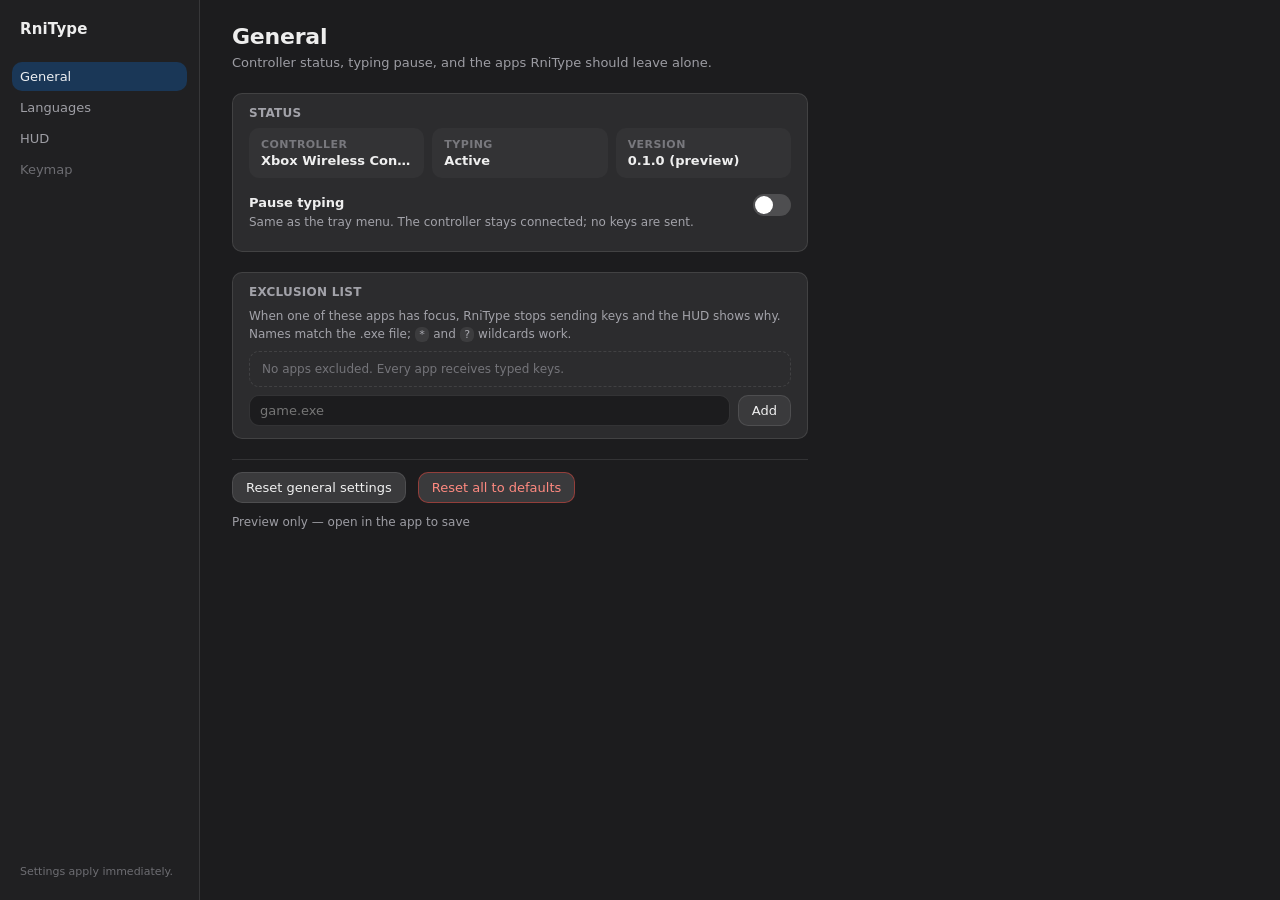
==== commit d3f17a2c: "feat(settings): P5 slice 2 - General/Languages tabs, exclusion UI, live config reload (ADR-25)" ====
--- a/ui/settings/index.html
+++ b/ui/settings/index.html
@@ -10,90 +10,164 @@
 </head>
 <body>
   <!--
-    Settings window (P5 slice 1 · ADR-22 visual refresh) — English UI
+    Settings window (P5 slice 2 · ADR-14 / ADR-22) — English UI
     Sidebar = macOS System Settings pattern · content = inset groups · ทุกค่ามีผลทันที
-    แท็บ General/Languages/Keymap ยังไม่มี backend (P5 ถัดไป)
+    General: status + pause + exclusion list
+    Languages: rescan HKL, enable/disable (EN/TH พิมพ์ได้จริง), IME badge
+    Keymap: รอ universal mapping (slice ถัดไป) — แสดงเป็น disabled
   -->
   <div class="app">
     <aside class="sidebar">
       <div class="brand">RniType</div>
       <nav class="nav" aria-label="Sections">
-        <span class="nav__item is-active" aria-current="page">HUD</span>
-        <span class="nav__item is-disabled" title="Planned for P5">General</span>
-        <span class="nav__item is-disabled" title="Planned for P5">Languages</span>
-        <span class="nav__item is-disabled" title="Planned for P5">Keymap</span>
+        <button type="button" class="nav__item is-active" data-tab="general" aria-current="page">General</button>
+        <button type="button" class="nav__item" data-tab="languages">Languages</button>
+        <button type="button" class="nav__item" data-tab="hud">HUD</button>
+        <span class="nav__item is-disabled" title="Custom keymaps arrive with universal layouts">Keymap</span>
       </nav>
       <p class="sidebar__note">Settings apply immediately.</p>
     </aside>
 
     <main class="content">
-      <header class="content__head">
-        <h1>HUD</h1>
-        <p class="lead">Size and font of the on-screen keyboard overlay.</p>
-      </header>
+      <!-- ======================= General ======================= -->
+      <section class="pane" data-panel="general">
+        <header class="content__head">
+          <h1>General</h1>
+          <p class="lead">Controller status, typing pause, and the apps RniType should leave alone.</p>
+        </header>
 
-      <section class="group" aria-labelledby="sizeTitle">
-        <h2 id="sizeTitle" class="group__title">Size</h2>
-        <div class="row">
-          <div class="row__body">
-            <label for="textScale">Text size</label>
-            <p class="hint">Labels, characters and badges. Independent from the ring.</p>
+        <section class="group" aria-labelledby="statusTitle">
+          <h2 id="statusTitle" class="group__title">Status</h2>
+          <div class="status-grid">
+            <div class="stat">
+              <span class="stat__label">Controller</span>
+              <b id="statusDevice">—</b>
+            </div>
+            <div class="stat">
+              <span class="stat__label">Typing</span>
+              <b id="statusTyping">—</b>
+            </div>
+            <div class="stat">
+              <span class="stat__label">Version</span>
+              <b id="statusVersion">—</b>
+            </div>
           </div>
-          <output id="textScaleValue" for="textScale">1.40×</output>
-        </div>
-        <input id="textScale" type="range" min="0.8" max="2" step="0.05" value="1.4" />
-        <div class="field__scale" aria-hidden="true"><span>0.8×</span><span>2.0×</span></div>
+          <div class="row">
+            <div class="row__body">
+              <label for="pauseToggle">Pause typing</label>
+              <p class="hint">Same as the tray menu. The controller stays connected; no keys are sent.</p>
+            </div>
+            <label class="switch">
+              <input id="pauseToggle" type="checkbox" />
+              <span class="switch__track" aria-hidden="true"></span>
+            </label>
+          </div>
+        </section>
 
-        <div class="row">
-          <div class="row__body">
-            <label for="ringScale">Ring size</label>
-            <p class="hint">Diameter of the whole wheel. Text keeps its own size.</p>
-          </div>
-          <output id="ringScaleValue" for="ringScale">1.00×</output>
-        </div>
-        <input id="ringScale" type="range" min="0.8" max="1.6" step="0.05" value="1" />
-        <div class="field__scale" aria-hidden="true"><span>0.8×</span><span>1.6×</span></div>
+        <section class="group" aria-labelledby="exclusionTitle">
+          <h2 id="exclusionTitle" class="group__title">Exclusion list</h2>
+          <p class="hint">When one of these apps has focus, RniType stops sending keys and the HUD shows why. Names match the .exe file; <code>*</code> and <code>?</code> wildcards work.</p>
+          <ul id="exclusionList" class="list"></ul>
+          <form id="exclusionForm" class="inline-form" autocomplete="off">
+            <input id="exclusionInput" type="text" maxlength="260" placeholder="game.exe" aria-label="Executable name" />
+            <button class="btn" type="submit">Add</button>
+          </form>
+        </section>
+
+        <footer class="actions">
+          <button id="resetGeneral" type="button" class="btn">Reset general settings</button>
+          <button id="resetAll" type="button" class="btn btn--danger">Reset all to defaults</button>
+        </footer>
       </section>
 
-      <section class="group" aria-labelledby="fontTitle">
-        <h2 id="fontTitle" class="group__title">Font</h2>
-        <fieldset class="field">
-          <legend class="sr-only">Font family</legend>
-          <label class="option">
-            <input type="radio" name="font" value="ibm-plex-sans-thai" checked />
-            <span class="option__body">
-              <span class="option__name">IBM Plex Sans Thai</span>
-              <span class="option__note">Loopless Thai (default)</span>
-            </span>
-          </label>
-          <label class="option">
-            <input type="radio" name="font" value="noto-sans-thai" />
-            <span class="option__body">
-              <span class="option__name">Noto Sans Thai</span>
-              <span class="option__note">Loopless Thai, wider coverage</span>
-            </span>
-          </label>
-          <label class="option">
-            <input type="radio" name="font" value="system" />
-            <span class="option__body">
-              <span class="option__name">System</span>
-              <span class="option__note">Segoe UI · Leelawadee UI</span>
-            </span>
-          </label>
-        </fieldset>
+      <!-- ======================= Languages ======================= -->
+      <section class="pane" data-panel="languages" hidden>
+        <header class="content__head">
+          <h1>Languages</h1>
+          <p class="lead">Keyboard layouts detected on this PC. Enabled languages appear in the Language wheel.</p>
+        </header>
+
+        <p class="hint" id="langSummary">Scanning installed layouts…</p>
+        <ul id="langList" class="langlist"></ul>
+        <p class="hint">Up to 8 enabled layouts. IME languages pass physical keys through and let Windows compose the text. English and Thai type with the built-in 8×8 tables; other layouts need the universal QWERTY mapping (coming next).</p>
+
+        <footer class="actions">
+          <button id="rescanLangs" type="button" class="btn">Rescan languages</button>
+          <button id="resetLangs" type="button" class="btn">Reset languages</button>
+        </footer>
       </section>
 
-      <section class="preview" aria-label="Preview">
-        <p class="preview__caption">Preview</p>
-        <p class="preview__group">วรรณยุกต์</p>
-        <p class="preview__chars"><b>่</b> <b>้</b> <b>๊</b> <b>๋</b> <span class="sep">·</span> <b>ุ</b> <b>ู</b> <span class="sep">·</span> <b>ก</b> <b>น</b> <b>ร</b> <b>อ</b> <b>ง</b></p>
-        <p class="preview__pill"><i class="preview__dot"></i>Type TH <span class="preview__sep">·</span> ตัวใหญ่ <span class="badge">shift</span></p>
+      <!-- ======================= HUD ======================= -->
+      <section class="pane" data-panel="hud" hidden>
+        <header class="content__head">
+          <h1>HUD</h1>
+          <p class="lead">Size and font of the on-screen keyboard overlay.</p>
+        </header>
+
+        <section class="group" aria-labelledby="sizeTitle">
+          <h2 id="sizeTitle" class="group__title">Size</h2>
+          <div class="row">
+            <div class="row__body">
+              <label for="textScale">Text size</label>
+              <p class="hint">Labels, characters and badges. Independent from the ring.</p>
+            </div>
+            <output id="textScaleValue" for="textScale">1.40×</output>
+          </div>
+          <input id="textScale" type="range" min="0.8" max="2" step="0.05" value="1.4" />
+          <div class="field__scale" aria-hidden="true"><span>0.8×</span><span>2.0×</span></div>
+
+          <div class="row">
+            <div class="row__body">
+              <label for="ringScale">Ring size</label>
+              <p class="hint">Diameter of the whole wheel. Text keeps its own size.</p>
+            </div>
+            <output id="ringScaleValue" for="ringScale">1.00×</output>
+          </div>
+          <input id="ringScale" type="range" min="0.8" max="1.6" step="0.05" value="1" />
+          <div class="field__scale" aria-hidden="true"><span>0.8×</span><span>1.6×</span></div>
+        </section>
+
+        <section class="group" aria-labelledby="fontTitle">
+          <h2 id="fontTitle" class="group__title">Font</h2>
+          <fieldset class="field">
+            <legend class="sr-only">Font family</legend>
+            <label class="option">
+              <input type="radio" name="font" value="ibm-plex-sans-thai" checked />
+              <span class="option__body">
+                <span class="option__name">IBM Plex Sans Thai</span>
+                <span class="option__note">Loopless Thai (default)</span>
+              </span>
+            </label>
+            <label class="option">
+              <input type="radio" name="font" value="noto-sans-thai" />
+              <span class="option__body">
+                <span class="option__name">Noto Sans Thai</span>
+                <span class="option__note">Loopless Thai, wider coverage</span>
+              </span>
+            </label>
+            <label class="option">
+              <input type="radio" name="font" value="system" />
+              <span class="option__body">
+                <span class="option__name">System</span>
+                <span class="option__note">Segoe UI · Leelawadee UI</span>
+              </span>
+            </label>
+          </fieldset>
+        </section>
+
+        <section class="preview" aria-label="Preview">
+          <p class="preview__caption">Preview</p>
+          <p class="preview__group">วรรณยุกต์</p>
+          <p class="preview__chars"><b>่</b> <b>้</b> <b>๊</b> <b>๋</b> <span class="sep">·</span> <b>ุ</b> <b>ู</b> <span class="sep">·</span> <b>ก</b> <b>น</b> <b>ร</b> <b>อ</b> <b>ง</b></p>
+          <p class="preview__pill"><i class="preview__dot"></i>Type TH <span class="preview__sep">·</span> ตัวใหญ่ <span class="badge">shift</span></p>
+        </section>
+
+        <footer class="actions">
+          <button id="reset" type="button" class="btn">Reset HUD to defaults</button>
+        </footer>
       </section>
 
-      <footer class="actions">
-        <button id="reset" type="button" class="btn">Reset HUD to defaults</button>
-        <span id="status" class="status" role="status" aria-live="polite"></span>
-      </footer>
+      <p id="status" class="status status--global" role="status" aria-live="polite"></p>
     </main>
   </div>
 
--- a/ui/settings/settings.css
+++ b/ui/settings/settings.css
@@ -50,16 +50,29 @@
 
 .nav__item {
   padding: 7px var(--s-2);
-  border-radius: var(--r-sm);
+  border: 0;
+  border-radius: var(--r-sm);
+  background: transparent;
   color: var(--text-2);
+  font-family: inherit;
   font-size: 13px;
   font-weight: 500;
+  text-align: left;
+  cursor: pointer;
+}
+.nav__item:hover:not(.is-disabled):not(.is-active) {
+  background: rgba(255, 255, 255, 0.05);
+  color: var(--text-1);
 }
 .nav__item.is-active {
   background: var(--hud-active-fill);
   color: var(--text-1);
 }
-.nav__item.is-disabled { color: var(--text-3); }
+.nav__item:focus-visible {
+  outline: 2px solid var(--accent-text);
+  outline-offset: 2px;
+}
+.nav__item.is-disabled { color: var(--text-3); cursor: default; }
 
 .sidebar__note {
   margin: auto var(--s-2) 0;
@@ -75,6 +88,8 @@
   padding: var(--s-6) var(--s-8);
 }
 
+.pane[hidden] { display: none; }
+
 .content__head { margin-bottom: var(--s-5); }
 
 h1 {
@@ -141,6 +156,198 @@
   color: var(--text-2);
   font-size: 12px;
   line-height: 1.5;
+}
+
+.hint code {
+  padding: 1px 4px;
+  border-radius: var(--r-xs);
+  background: rgba(255, 255, 255, 0.08);
+  font-size: 11px;
+}
+
+/* ---------------- status + switch (General) ---------------- */
+
+.status-grid {
+  display: grid;
+  grid-template-columns: repeat(3, minmax(0, 1fr));
+  gap: var(--s-2);
+  margin-bottom: var(--s-2);
+}
+
+.stat {
+  display: flex;
+  flex-direction: column;
+  gap: 2px;
+  min-width: 0;
+  padding: 10px 12px;
+  border-radius: var(--r-sm);
+  background: rgba(255, 255, 255, 0.03);
+}
+
+.stat__label {
+  color: var(--text-3);
+  font-size: 11px;
+  font-weight: 600;
+  letter-spacing: 0.04em;
+  text-transform: uppercase;
+}
+
+.stat b {
+  overflow: hidden;
+  font-size: 13px;
+  font-weight: 600;
+  text-overflow: ellipsis;
+  white-space: nowrap;
+}
+
+.switch { display: inline-flex; flex: none; padding: 4px 0; cursor: pointer; }
+.switch input { position: absolute; opacity: 0; width: 1px; height: 1px; }
+.switch__track {
+  position: relative;
+  display: block;
+  width: 38px;
+  height: 22px;
+  border-radius: var(--r-pill);
+  background: rgba(255, 255, 255, 0.16);
+  transition: background var(--t-fast) var(--ease-out);
+}
+.switch__track::after {
+  content: "";
+  position: absolute;
+  top: 2px;
+  left: 2px;
+  width: 18px;
+  height: 18px;
+  border-radius: 50%;
+  background: #fff;
+  transition: transform var(--t-fast) var(--ease-out);
+}
+.switch input:checked + .switch__track { background: var(--accent); }
+.switch input:checked + .switch__track::after { transform: translateX(16px); }
+.switch input:focus-visible + .switch__track {
+  outline: 2px solid var(--accent-text);
+  outline-offset: 2px;
+}
+
+/* ---------------- lists (exclusion / languages) ---------------- */
+
+.list,
+.langlist {
+  display: flex;
+  flex-direction: column;
+  gap: 6px;
+  margin: var(--s-2) 0;
+  padding: 0;
+  list-style: none;
+}
+
+.list__row {
+  display: flex;
+  align-items: center;
+  justify-content: space-between;
+  gap: var(--s-3);
+  padding: 8px 12px;
+  border-radius: var(--r-sm);
+  background: rgba(255, 255, 255, 0.04);
+  font-size: 13px;
+}
+
+.list__name {
+  overflow: hidden;
+  font-family: ui-monospace, "Cascadia Mono", Consolas, monospace;
+  font-size: 12px;
+  text-overflow: ellipsis;
+  white-space: nowrap;
+}
+
+.list__empty {
+  padding: 10px 12px;
+  border: 1px dashed var(--separator);
+  border-radius: var(--r-sm);
+  color: var(--text-3);
+  font-size: 12px;
+}
+
+.btn--small {
+  padding: 3px 9px;
+  font-size: 12px;
+}
+
+.inline-form {
+  display: flex;
+  gap: var(--s-2);
+  margin-top: var(--s-2);
+}
+
+.inline-form input {
+  flex: 1;
+  min-width: 0;
+  padding: 7px 10px;
+  border: 1px solid var(--separator);
+  border-radius: var(--r-sm);
+  background: var(--bg);
+  color: var(--text-1);
+  font-family: inherit;
+  font-size: 13px;
+}
+.inline-form input:focus-visible {
+  outline: 2px solid var(--accent-text);
+  outline-offset: 1px;
+}
+
+/* ---------------- language rows ---------------- */
+
+.lang {
+  display: flex;
+  align-items: center;
+  gap: var(--s-3);
+  padding: 8px 12px;
+  border-radius: var(--r-sm);
+  background: rgba(255, 255, 255, 0.04);
+}
+
+.lang__code {
+  display: inline-flex;
+  align-items: center;
+  justify-content: center;
+  width: 34px;
+  height: 26px;
+  border-radius: var(--r-xs);
+  background: rgba(255, 255, 255, 0.1);
+  font-size: 11px;
+  font-weight: 700;
+  letter-spacing: 0.04em;
+  text-transform: uppercase;
+}
+
+.lang__body { display: flex; flex-direction: column; gap: 2px; min-width: 0; flex: 1; }
+.lang__name { overflow: hidden; font-size: 13px; font-weight: 600; text-overflow: ellipsis; white-space: nowrap; }
+.lang__meta { display: flex; flex-wrap: wrap; gap: 6px; align-items: center; }
+
+.badge {
+  padding: 1px 7px;
+  border-radius: var(--r-pill);
+  background: rgba(255, 255, 255, 0.1);
+  color: var(--text-2);
+  font-size: 10px;
+  font-weight: 600;
+  letter-spacing: 0.02em;
+}
+.badge--ok { background: rgba(48, 209, 88, 0.16); color: #6ee787; }
+.badge--warn { background: rgba(255, 159, 10, 0.16); color: #ffc168; }
+.badge--ime { background: rgba(191, 90, 242, 0.18); color: #e2b6ff; }
+
+.lang.is-unsupported { opacity: 0.72; }
+.lang .switch { margin-left: auto; }
+.lang .switch input:disabled + .switch__track { opacity: 0.4; cursor: not-allowed; }
+
+.lang__empty {
+  padding: 14px;
+  border: 1px dashed var(--separator);
+  border-radius: var(--r-sm);
+  color: var(--text-3);
+  font-size: 12px;
+  text-align: center;
 }
 
 /* ---------------- range ---------------- */
@@ -267,12 +474,14 @@
 
 .actions {
   display: flex;
+  flex-wrap: wrap;
   align-items: center;
-  justify-content: space-between;
   gap: var(--s-3);
   padding-top: var(--s-3);
   border-top: 1px solid var(--separator);
 }
+
+.actions .status { margin-left: auto; }
 
 .btn {
   padding: 7px 13px;
@@ -293,8 +502,15 @@
   outline-offset: 2px;
 }
 
+.btn--danger {
+  border-color: rgba(255, 69, 58, 0.45);
+  color: #ff8a80;
+}
+.btn--danger:hover { background: rgba(255, 69, 58, 0.14); }
+
 .status { color: var(--text-2); font-size: 12px; }
 .status.is-error { color: var(--danger); }
+.status--global { min-height: 16px; margin: var(--s-3) 0 0; }
 
 .sr-only {
   position: absolute;
@@ -323,4 +539,5 @@
   .nav { flex-direction: row; flex-wrap: wrap; }
   .sidebar__note { display: none; }
   .content { padding: var(--s-4); }
-}
+  .status-grid { grid-template-columns: 1fr; }
+}
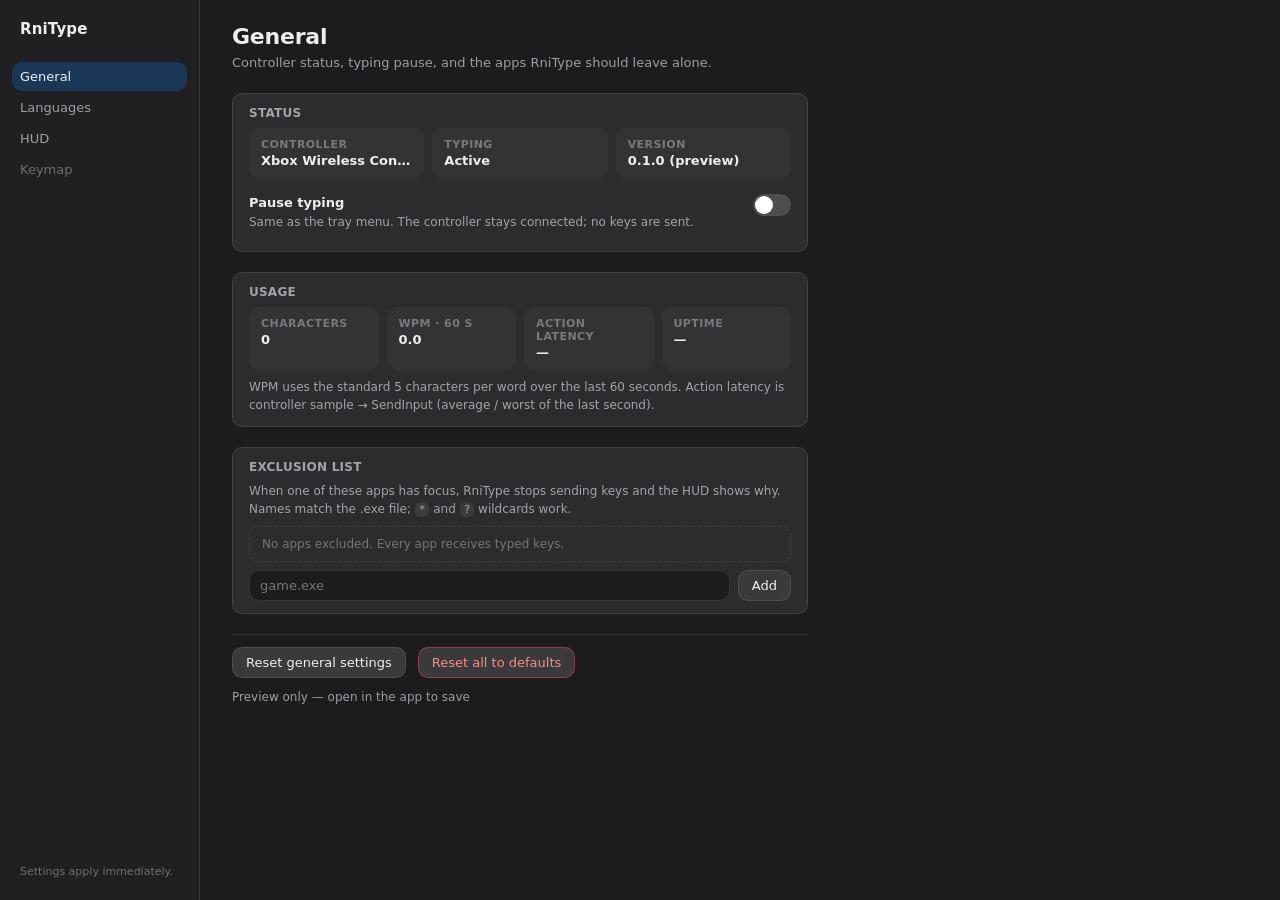
==== commit c3a7404c: "feat(app): P6 slice 1 - WPM, action latency and Usage cards (ADR-26)" ====
--- a/ui/settings/index.html
+++ b/ui/settings/index.html
@@ -64,6 +64,29 @@
           </div>
         </section>
 
+        <section class="group" aria-labelledby="usageTitle">
+          <h2 id="usageTitle" class="group__title">Usage</h2>
+          <div class="status-grid status-grid--4">
+            <div class="stat">
+              <span class="stat__label">Characters</span>
+              <b id="statChars">0</b>
+            </div>
+            <div class="stat">
+              <span class="stat__label">WPM · 60 s</span>
+              <b id="statWpm">0.0</b>
+            </div>
+            <div class="stat">
+              <span class="stat__label">Action latency</span>
+              <b id="statLatency">—</b>
+            </div>
+            <div class="stat">
+              <span class="stat__label">Uptime</span>
+              <b id="statUptime">—</b>
+            </div>
+          </div>
+          <p class="hint">WPM uses the standard 5 characters per word over the last 60 seconds. Action latency is controller sample → SendInput (average / worst of the last second).</p>
+        </section>
+
         <section class="group" aria-labelledby="exclusionTitle">
           <h2 id="exclusionTitle" class="group__title">Exclusion list</h2>
           <p class="hint">When one of these apps has focus, RniType stops sending keys and the HUD shows why. Names match the .exe file; <code>*</code> and <code>?</code> wildcards work.</p>
--- a/ui/settings/settings.css
+++ b/ui/settings/settings.css
@@ -173,6 +173,8 @@
   gap: var(--s-2);
   margin-bottom: var(--s-2);
 }
+
+.status-grid--4 { grid-template-columns: repeat(4, minmax(0, 1fr)); }
 
 .stat {
   display: flex;
@@ -539,5 +541,6 @@
   .nav { flex-direction: row; flex-wrap: wrap; }
   .sidebar__note { display: none; }
   .content { padding: var(--s-4); }
-  .status-grid { grid-template-columns: 1fr; }
-}
+  .status-grid,
+  .status-grid--4 { grid-template-columns: repeat(2, minmax(0, 1fr)); }
+}
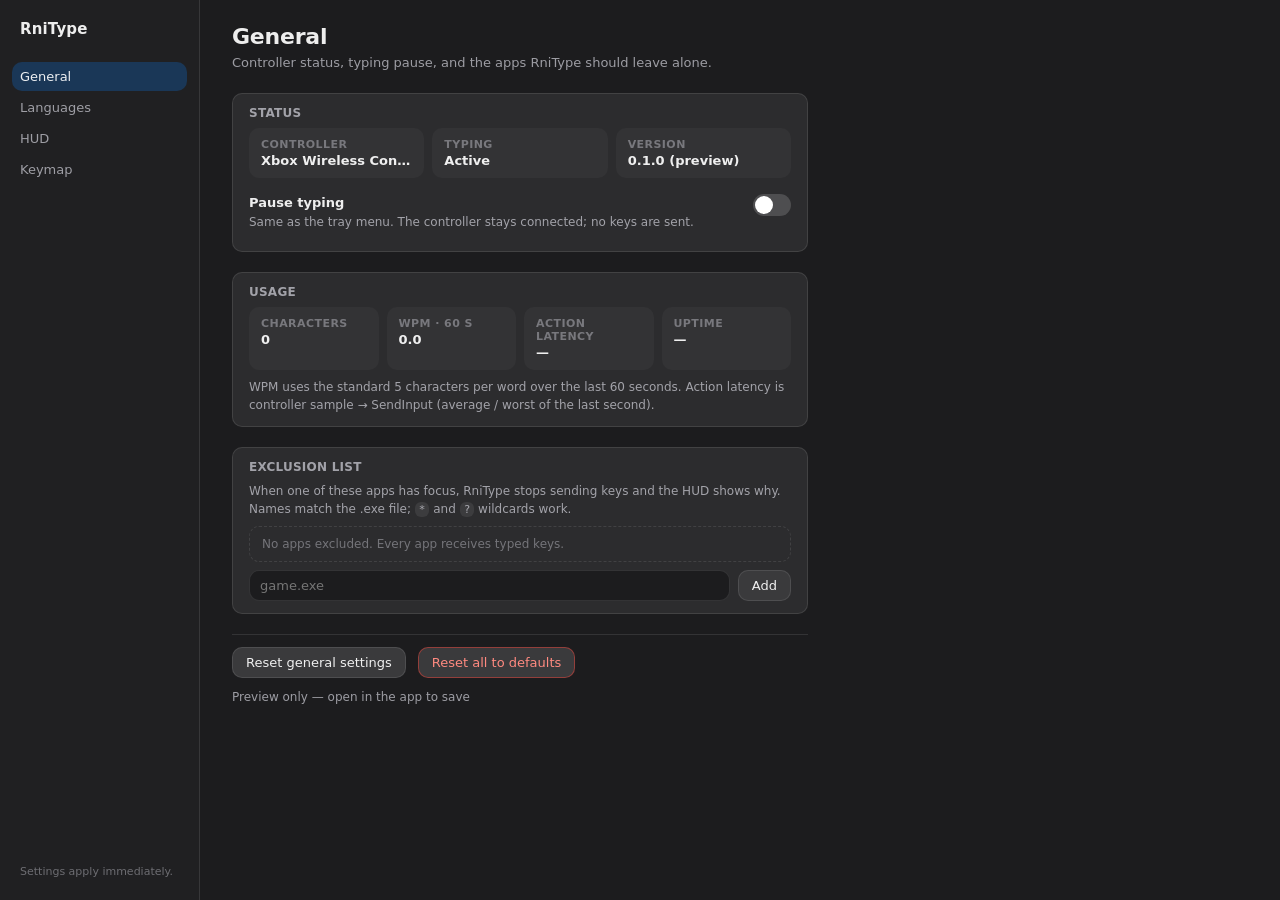
==== commit 741a60cb: "feat(keymap): P5 slice 3 - editor, per-cell overrides, live reload (ADR-27)" ====
--- a/ui/settings/index.html
+++ b/ui/settings/index.html
@@ -23,7 +23,7 @@
         <button type="button" class="nav__item is-active" data-tab="general" aria-current="page">General</button>
         <button type="button" class="nav__item" data-tab="languages">Languages</button>
         <button type="button" class="nav__item" data-tab="hud">HUD</button>
-        <span class="nav__item is-disabled" title="Custom keymaps arrive with universal layouts">Keymap</span>
+        <button type="button" class="nav__item" data-tab="keymap">Keymap</button>
       </nav>
       <p class="sidebar__note">Settings apply immediately.</p>
     </aside>
@@ -117,6 +117,39 @@
         <footer class="actions">
           <button id="rescanLangs" type="button" class="btn">Rescan languages</button>
           <button id="resetLangs" type="button" class="btn">Reset languages</button>
+        </footer>
+      </section>
+
+      <!-- ======================= Keymap ======================= -->
+      <section class="pane" data-panel="keymap" hidden>
+        <header class="content__head">
+          <h1>Keymap</h1>
+          <p class="lead">Pick a group on the left, then a cell. Changed cells get a blue dot.</p>
+        </header>
+
+        <div class="row">
+          <div class="row__body">
+            <label for="mapLang">Language</label>
+            <p class="hint">English and Thai have built-in 8×8 tables. English is the base language.</p>
+          </div>
+          <select id="mapLang" class="select"></select>
+        </div>
+
+        <div class="segmented" id="mapLayer" role="group" aria-label="Layer">
+          <button type="button" data-layer="1" class="is-on">Base</button>
+          <button type="button" data-layer="2">Layer 2</button>
+        </div>
+
+        <div class="keymap">
+          <div class="keymap__groups" id="mapGroups" role="listbox" aria-label="Groups"></div>
+          <div class="keymap__grid" id="mapGrid" aria-label="Cells"></div>
+        </div>
+
+        <p class="hint" id="mapHint">Click a cell to assign a key. Enter saves, Esc cancels.</p>
+
+        <footer class="actions">
+          <button id="mapResetGroup" type="button" class="btn">Reset group</button>
+          <button id="mapResetLang" type="button" class="btn">Reset language</button>
         </footer>
       </section>
 
--- a/ui/settings/settings.css
+++ b/ui/settings/settings.css
@@ -470,6 +470,161 @@
   background: rgba(255, 255, 255, 0.12);
   color: var(--text-1);
   font-size: calc(9px * var(--preview-text-scale));
+}
+
+/* ---------------- keymap editor ---------------- */
+
+.select {
+  min-width: 140px;
+  padding: 7px 10px;
+  border: 1px solid var(--separator);
+  border-radius: var(--r-sm);
+  background: var(--surface-2);
+  color: var(--text-1);
+  font-family: inherit;
+  font-size: 13px;
+}
+.select:focus-visible {
+  outline: 2px solid var(--accent-text);
+  outline-offset: 2px;
+}
+
+.segmented {
+  display: inline-flex;
+  gap: 2px;
+  margin: var(--s-3) 0;
+  padding: 2px;
+  border-radius: var(--r-sm);
+  background: rgba(255, 255, 255, 0.06);
+}
+
+.segmented button {
+  padding: 5px 12px;
+  border: 0;
+  border-radius: var(--r-xs);
+  background: transparent;
+  color: var(--text-2);
+  font-family: inherit;
+  font-size: 12px;
+  font-weight: 600;
+  cursor: pointer;
+}
+.segmented button.is-on {
+  background: var(--hud-active-fill);
+  color: var(--text-1);
+}
+.segmented button:focus-visible {
+  outline: 2px solid var(--accent-text);
+  outline-offset: 2px;
+}
+
+.keymap {
+  display: flex;
+  align-items: flex-start;
+  gap: var(--s-4);
+  margin: 0 0 var(--s-3);
+}
+
+.keymap__groups {
+  display: grid;
+  grid-template-columns: repeat(2, minmax(0, 1fr));
+  gap: 6px;
+  flex: 1;
+  min-width: 0;
+}
+
+.keymap__group {
+  padding: 8px 10px;
+  border: 1px solid transparent;
+  border-radius: var(--r-sm);
+  background: rgba(255, 255, 255, 0.04);
+  color: var(--text-2);
+  font-family: inherit;
+  font-size: 12px;
+  font-weight: 600;
+  text-align: left;
+  overflow: hidden;
+  text-overflow: ellipsis;
+  white-space: nowrap;
+  cursor: pointer;
+}
+.keymap__group:hover { background: rgba(255, 255, 255, 0.08); }
+.keymap__group.is-on {
+  border-color: var(--accent);
+  background: var(--hud-active-fill);
+  color: var(--text-1);
+}
+.keymap__group:focus-visible {
+  outline: 2px solid var(--accent-text);
+  outline-offset: 2px;
+}
+
+.keymap__grid {
+  display: grid;
+  grid-template-columns: repeat(3, 60px);
+  grid-template-rows: repeat(3, 60px);
+  gap: 6px;
+  flex: none;
+}
+
+.cell {
+  position: relative;
+  display: flex;
+  align-items: center;
+  justify-content: center;
+  padding: 0;
+  border: 1px solid var(--separator);
+  border-radius: var(--r-sm);
+  background: rgba(255, 255, 255, 0.05);
+  color: var(--text-1);
+  font-family: inherit;
+  font-size: 16px;
+  font-weight: 600;
+  cursor: pointer;
+}
+.cell:hover { border-color: var(--accent); }
+.cell:focus-visible {
+  outline: 2px solid var(--accent-text);
+  outline-offset: 2px;
+}
+.cell.is-empty { color: var(--text-3); font-size: 13px; font-weight: 500; }
+.cell.is-modified::after {
+  content: "";
+  position: absolute;
+  top: 5px;
+  right: 5px;
+  width: 6px;
+  height: 6px;
+  border-radius: 50%;
+  background: var(--accent);
+}
+
+.cell input {
+  width: 100%;
+  height: 100%;
+  padding: 0;
+  border: 0;
+  border-radius: inherit;
+  background: var(--bg);
+  color: var(--text-1);
+  font-family: inherit;
+  font-size: 16px;
+  font-weight: 600;
+  text-align: center;
+}
+.cell input:focus-visible {
+  outline: 2px solid var(--accent-text);
+  outline-offset: 0;
+}
+
+.cell--center {
+  border: 0;
+  background: transparent;
+  cursor: default;
+  color: var(--text-3);
+  font-size: 10px;
+  font-weight: 500;
+  text-align: center;
 }
 
 /* ---------------- actions ---------------- */
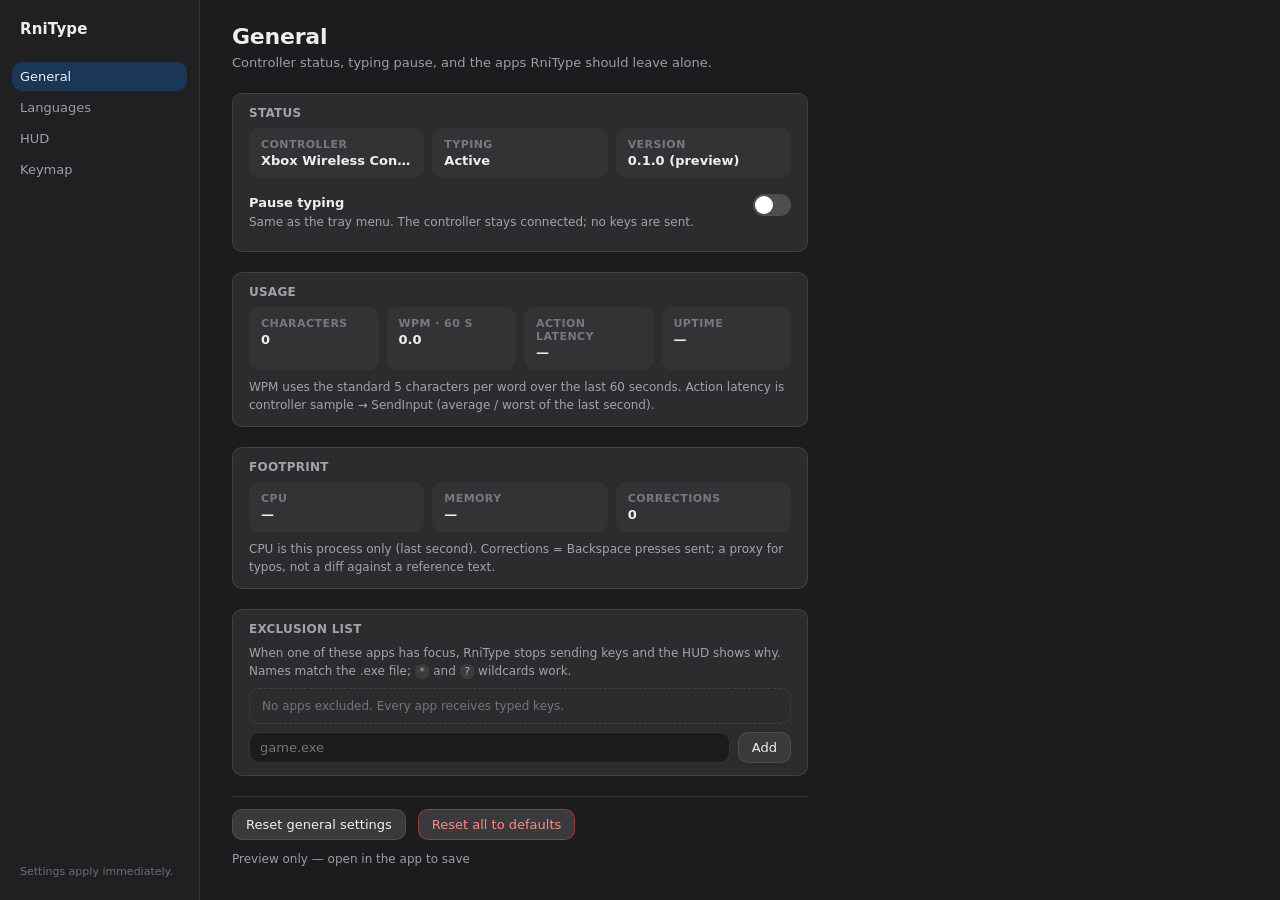
==== commit 31df9346: "feat(i18n): universal QWERTY keymaps + P6 CPU/RAM stats (ADR-28, ADR-29)" ====
--- a/ui/settings/index.html
+++ b/ui/settings/index.html
@@ -87,6 +87,25 @@
           <p class="hint">WPM uses the standard 5 characters per word over the last 60 seconds. Action latency is controller sample → SendInput (average / worst of the last second).</p>
         </section>
 
+        <section class="group" aria-labelledby="footprintTitle">
+          <h2 id="footprintTitle" class="group__title">Footprint</h2>
+          <div class="status-grid">
+            <div class="stat">
+              <span class="stat__label">CPU</span>
+              <b id="statCpu">—</b>
+            </div>
+            <div class="stat">
+              <span class="stat__label">Memory</span>
+              <b id="statMemory">—</b>
+            </div>
+            <div class="stat">
+              <span class="stat__label">Corrections</span>
+              <b id="statCorrections">0</b>
+            </div>
+          </div>
+          <p class="hint">CPU is this process only (last second). Corrections = Backspace presses sent; a proxy for typos, not a diff against a reference text.</p>
+        </section>
+
         <section class="group" aria-labelledby="exclusionTitle">
           <h2 id="exclusionTitle" class="group__title">Exclusion list</h2>
           <p class="hint">When one of these apps has focus, RniType stops sending keys and the HUD shows why. Names match the .exe file; <code>*</code> and <code>?</code> wildcards work.</p>
@@ -112,7 +131,7 @@
 
         <p class="hint" id="langSummary">Scanning installed layouts…</p>
         <ul id="langList" class="langlist"></ul>
-        <p class="hint">Up to 8 enabled layouts. IME languages pass physical keys through and let Windows compose the text. English and Thai type with the built-in 8×8 tables; other layouts need the universal QWERTY mapping (coming next).</p>
+        <p class="hint">Up to 8 enabled layouts. Layouts other than English/Thai get an 8×8 table from their QWERTY positions (Russian <b>a</b> → <b>ф</b>). IME languages pass physical keys through and let Windows compose; enabling IMEs is not supported yet.</p>
 
         <footer class="actions">
           <button id="rescanLangs" type="button" class="btn">Rescan languages</button>
@@ -130,7 +149,7 @@
         <div class="row">
           <div class="row__body">
             <label for="mapLang">Language</label>
-            <p class="hint">English and Thai have built-in 8×8 tables. English is the base language.</p>
+            <p class="hint">Every enabled layout has an 8×8 table. English is the base language.</p>
           </div>
           <select id="mapLang" class="select"></select>
         </div>
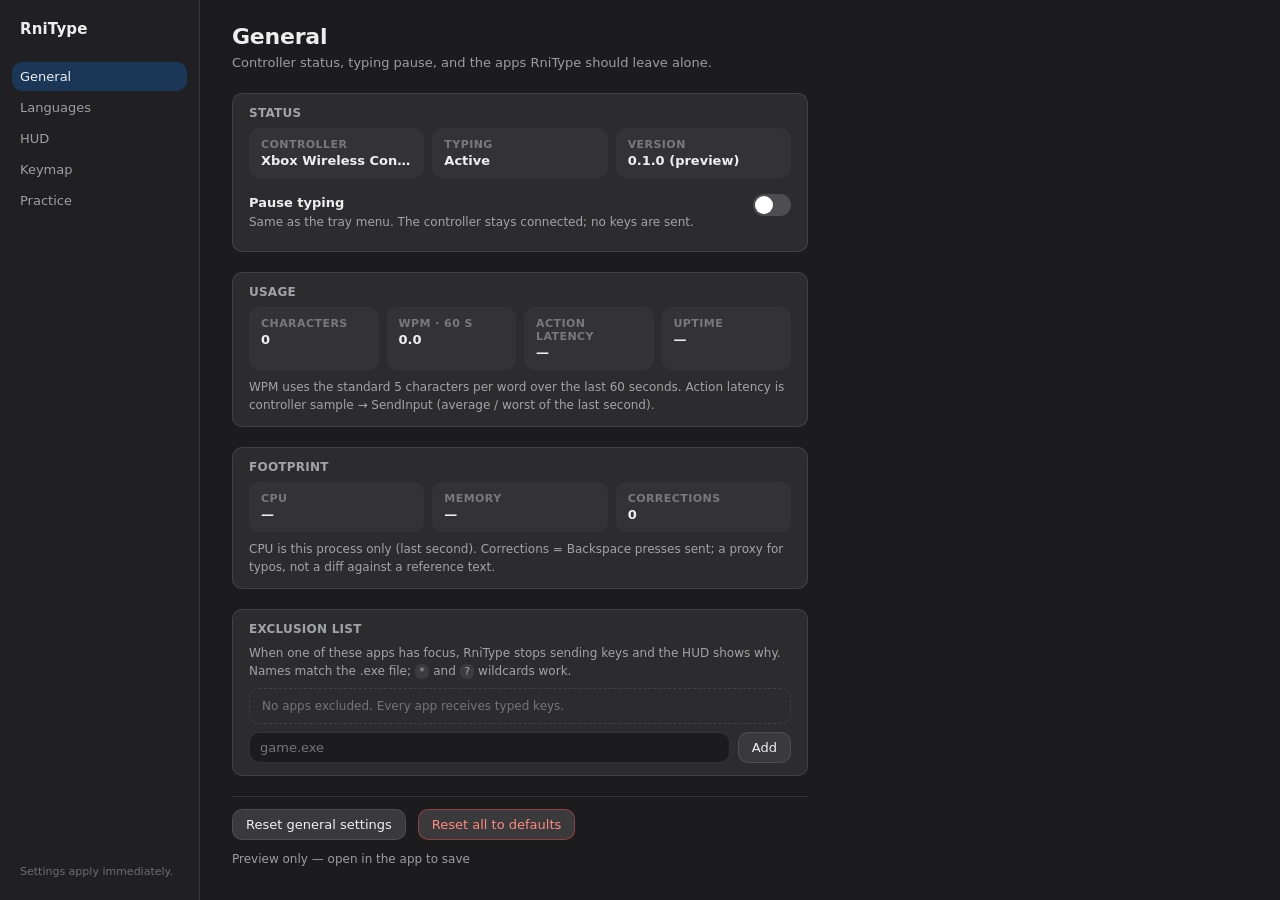
==== commit 9e53b58b: "feat(app): practice error rate + NSIS installer beta (ADR-30, ADR-31)" ====
--- a/ui/settings/index.html
+++ b/ui/settings/index.html
@@ -24,6 +24,7 @@
         <button type="button" class="nav__item" data-tab="languages">Languages</button>
         <button type="button" class="nav__item" data-tab="hud">HUD</button>
         <button type="button" class="nav__item" data-tab="keymap">Keymap</button>
+        <button type="button" class="nav__item" data-tab="practice">Practice</button>
       </nav>
       <p class="sidebar__note">Settings apply immediately.</p>
     </aside>
@@ -169,6 +170,51 @@
         <footer class="actions">
           <button id="mapResetGroup" type="button" class="btn">Reset group</button>
           <button id="mapResetLang" type="button" class="btn">Reset language</button>
+        </footer>
+      </section>
+
+      <!-- ======================= Practice ======================= -->
+      <section class="pane" data-panel="practice" hidden>
+        <header class="content__head">
+          <h1>Practice</h1>
+          <p class="lead">Type the reference text with the controller. Errors come from edit distance against the target.</p>
+        </header>
+
+        <div class="row">
+          <div class="row__body">
+            <label for="benchLang">Text language</label>
+            <p class="hint">Click <b>Start</b>, then type with the controller. Keys go to the focused field.</p>
+          </div>
+          <select id="benchLang" class="select"></select>
+        </div>
+
+        <section class="group">
+          <p class="bench__target" id="benchTarget"></p>
+          <textarea id="benchInput" rows="3" spellcheck="false" autocomplete="off" aria-label="Typed text"></textarea>
+        </section>
+
+        <div class="status-grid status-grid--4">
+          <div class="stat">
+            <span class="stat__label">Elapsed</span>
+            <b id="benchElapsed">0.0 s</b>
+          </div>
+          <div class="stat">
+            <span class="stat__label">WPM</span>
+            <b id="benchWpm">0.0</b>
+          </div>
+          <div class="stat">
+            <span class="stat__label">Errors</span>
+            <b id="benchErrors">0</b>
+          </div>
+          <div class="stat">
+            <span class="stat__label">Error rate</span>
+            <b id="benchRate">0.0%</b>
+          </div>
+        </div>
+
+        <footer class="actions">
+          <button id="benchStart" type="button" class="btn">Start / restart</button>
+          <button id="benchClear" type="button" class="btn">Clear</button>
         </footer>
       </section>
 
--- a/ui/settings/settings.css
+++ b/ui/settings/settings.css
@@ -625,6 +625,34 @@
   font-size: 10px;
   font-weight: 500;
   text-align: center;
+}
+
+/* ---------------- practice / benchmark ---------------- */
+
+.bench__target {
+  margin: 0 0 var(--s-3);
+  font-family: var(--hud-font);
+  font-size: 17px;
+  line-height: 1.6;
+  user-select: none;
+}
+
+#benchInput {
+  width: 100%;
+  min-height: 72px;
+  padding: 10px 12px;
+  border: 1px solid var(--separator);
+  border-radius: var(--r-sm);
+  background: var(--bg);
+  color: var(--text-1);
+  font-family: var(--hud-font);
+  font-size: 16px;
+  line-height: 1.5;
+  resize: vertical;
+}
+#benchInput:focus-visible {
+  outline: 2px solid var(--accent-text);
+  outline-offset: 1px;
 }
 
 /* ---------------- actions ---------------- */
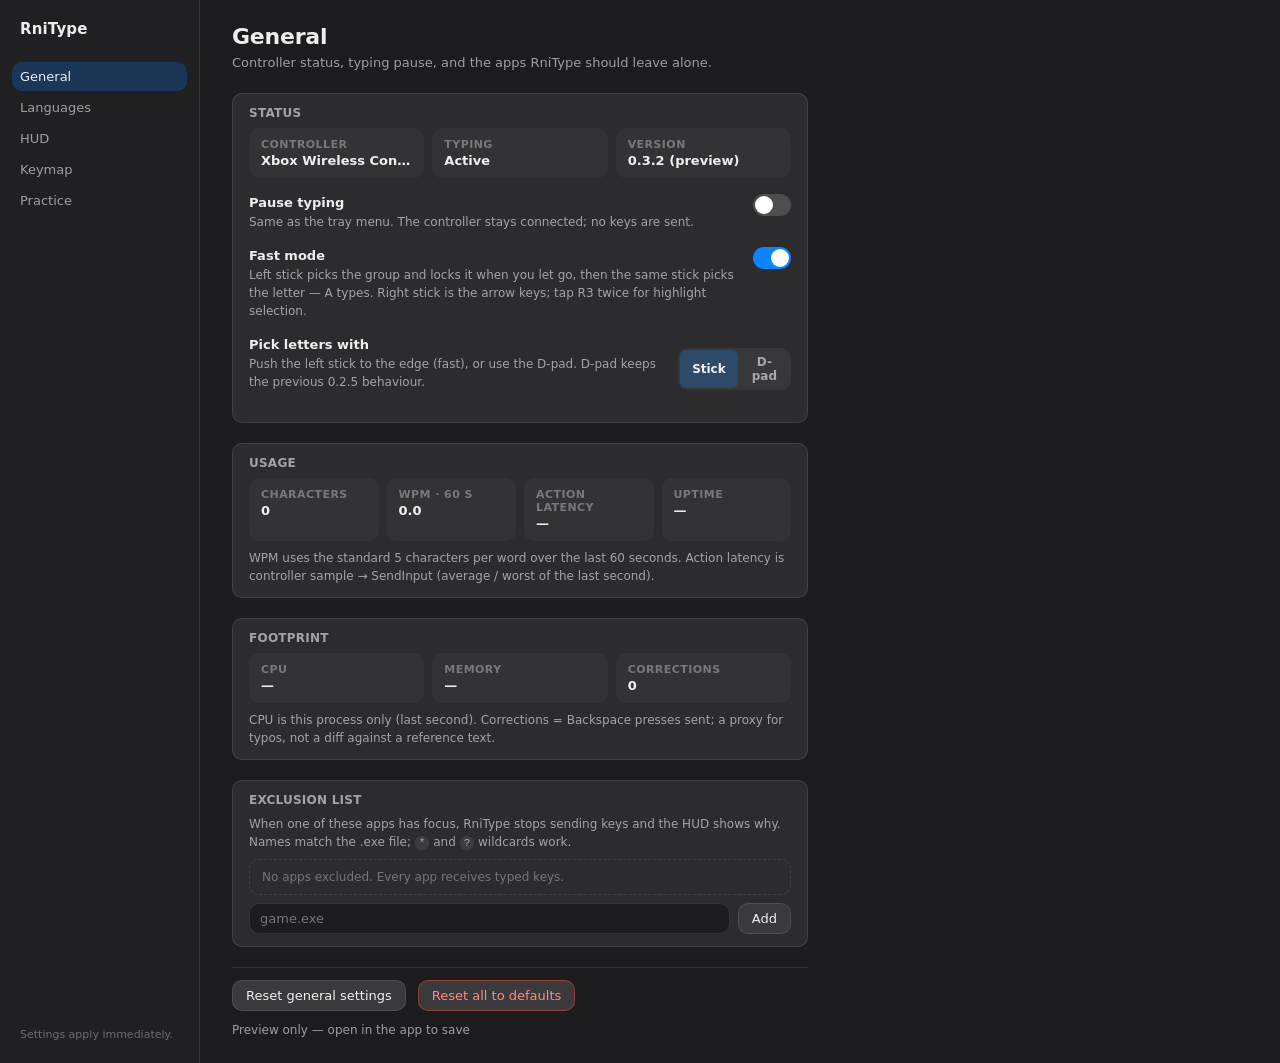
==== commit 5756e4ea: "feat: Fast mode 0.3.5 (push-through, spring-back, HUD hide), ADR-32/33, handoff Co-Authored-By: Clau" ====
--- a/ui/settings/index.html
+++ b/ui/settings/index.html
@@ -63,6 +63,26 @@
               <span class="switch__track" aria-hidden="true"></span>
             </label>
           </div>
+          <div class="row">
+            <div class="row__body">
+              <label for="fastModeToggle">Fast mode</label>
+              <p class="hint">Left stick picks the group and locks it when you let go, then the same stick picks the letter — A types. Right stick is the arrow keys; tap R3 twice for highlight selection.</p>
+            </div>
+            <label class="switch">
+              <input id="fastModeToggle" type="checkbox" />
+              <span class="switch__track" aria-hidden="true"></span>
+            </label>
+          </div>
+          <div class="row">
+            <div class="row__body">
+              <label>Pick letters with</label>
+              <p class="hint">Push the left stick to the edge (fast), or use the D-pad. D-pad keeps the previous 0.2.5 behaviour.</p>
+            </div>
+            <div class="segmented" id="letterPick" role="group" aria-label="Pick letters with">
+              <button type="button" data-pick="push" class="is-on">Stick</button>
+              <button type="button" data-pick="dpad">D-pad</button>
+            </div>
+          </div>
         </section>
 
         <section class="group" aria-labelledby="usageTitle">
